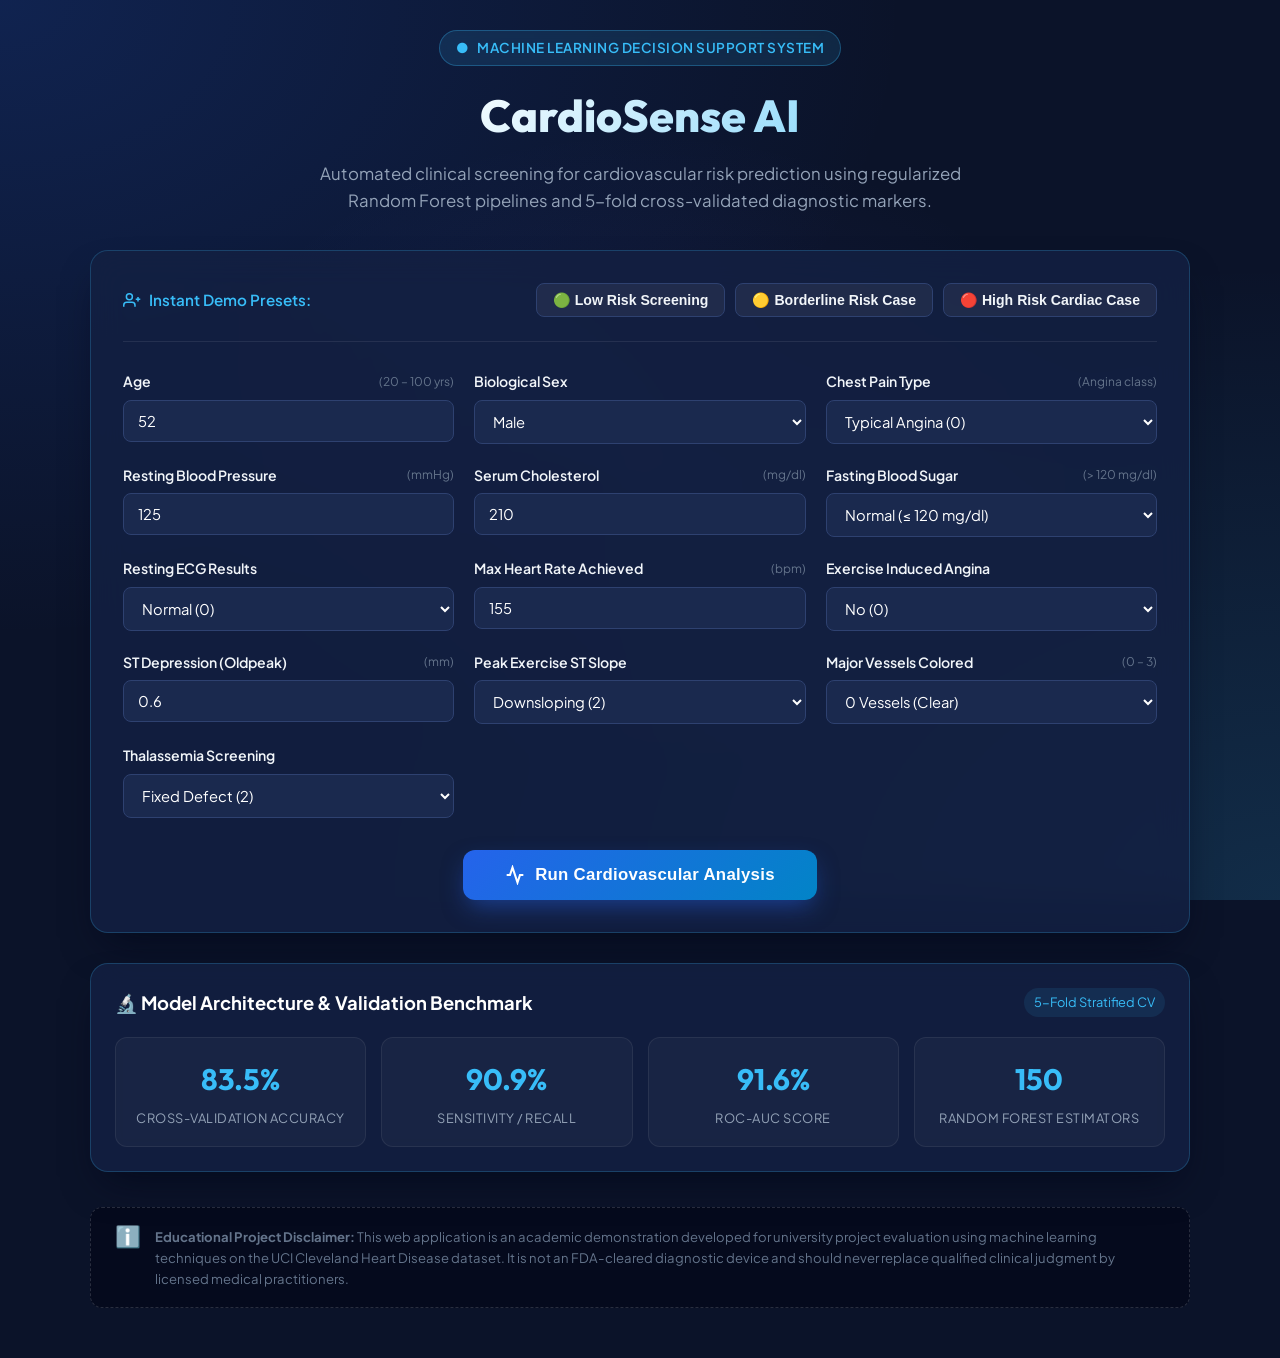
==== frontend/index.html @ 7b39b4d8 "feat: add dedicated frontend folder and decoupled Vercel deployment architecture" ====
<!DOCTYPE html>
<html lang="en">
<head>
  <meta charset="UTF-8">
  <meta name="viewport" content="width=device-width, initial-scale=1.0">
  <title>CardioSense AI — Clinical Heart Disease Prediction</title>
  <meta name="description" content="Machine Learning clinical screening tool for coronary artery disease risk assessment based on physiological markers.">
  
  <!-- Modern Fonts -->
  <link rel="preconnect" href="https://fonts.googleapis.com">
  <link rel="preconnect" href="https://fonts.gstatic.com" crossorigin>
  <link href="https://fonts.googleapis.com/css2?family=Outfit:wght@500;600;700;800&family=Plus+Jakarta+Sans:wght@400;500;600;700&display=swap" rel="stylesheet">
  
  <link rel="stylesheet" href="style.css">
</head>
<body>

<div class="app-wrapper">

  <!-- Header -->
  <header class="header-hero">
    <div class="brand-badge">
      <span>●</span> Machine Learning Decision Support System
    </div>
    <h1 class="brand-title">CardioSense AI</h1>
    <p class="brand-subtitle">
      Automated clinical screening for cardiovascular risk prediction using regularized Random Forest pipelines and 5-fold cross-validated diagnostic markers.
    </p>
  </header>

  <!-- Main Card -->
  <main class="glass-panel">
    
    <!-- Presets Bar for Instant College Teacher Demos -->
    <section class="presets-section">
      <div class="presets-label">
        <svg width="18" height="18" viewBox="0 0 24 24" fill="none" stroke="currentColor" stroke-width="2"><path d="M16 21v-2a4 4 0 0 0-4-4H5a4 4 0 0 0-4 4v2"/><circle cx="8.5" cy="7.5" r="4"/><line x1="20" y1="8" x2="20" y2="14"/><line x1="23" y1="11" x2="17" y2="11"/></svg>
        Instant Demo Presets:
      </div>
      <div class="preset-buttons">
        <button type="button" class="btn-preset" id="preset-healthy" onclick="loadPreset('healthy')">
          🟢 Low Risk Screening
        </button>
        <button type="button" class="btn-preset" id="preset-moderate" onclick="loadPreset('moderate')">
          🟡 Borderline Risk Case
        </button>
        <button type="button" class="btn-preset" id="preset-high" onclick="loadPreset('high')">
          🔴 High Risk Cardiac Case
        </button>
      </div>
    </section>

    <!-- Health Parameters Form -->
    <form id="prediction-form">
      <div class="form-grid">

        <!-- Age -->
        <div class="form-group">
          <label for="input-age" class="field-label">
            Age <span class="field-hint">(20 – 100 yrs)</span>
          </label>
          <input type="number" id="input-age" name="age" min="20" max="100" class="form-control-custom" value="52" required>
        </div>

        <!-- Sex -->
        <div class="form-group">
          <label for="input-sex" class="field-label">Biological Sex</label>
          <select id="input-sex" name="sex" class="form-control-custom" required>
            <option value="1" selected>Male</option>
            <option value="0">Female</option>
          </select>
        </div>

        <!-- Chest Pain Type (cp) -->
        <div class="form-group">
          <label for="input-cp" class="field-label">
            Chest Pain Type <span class="field-hint">(Angina class)</span>
          </label>
          <select id="input-cp" name="cp" class="form-control-custom" required>
            <option value="0" selected>Typical Angina (0)</option>
            <option value="1">Atypical Angina (1)</option>
            <option value="2">Non-anginal Pain (2)</option>
            <option value="3">Asymptomatic (3)</option>
          </select>
        </div>

        <!-- Resting BP (trestbps) -->
        <div class="form-group">
          <label for="input-trestbps" class="field-label">
            Resting Blood Pressure <span class="field-hint">(mmHg)</span>
          </label>
          <input type="number" id="input-trestbps" name="trestbps" min="80" max="230" class="form-control-custom" value="125" required>
        </div>

        <!-- Cholesterol (chol) -->
        <div class="form-group">
          <label for="input-chol" class="field-label">
            Serum Cholesterol <span class="field-hint">(mg/dl)</span>
          </label>
          <input type="number" id="input-chol" name="chol" min="100" max="600" class="form-control-custom" value="210" required>
        </div>

        <!-- Fasting Blood Sugar (fbs) -->
        <div class="form-group">
          <label for="input-fbs" class="field-label">
            Fasting Blood Sugar <span class="field-hint">(> 120 mg/dl)</span>
          </label>
          <select id="input-fbs" name="fbs" class="form-control-custom" required>
            <option value="0" selected>Normal (≤ 120 mg/dl)</option>
            <option value="1">Elevated (> 120 mg/dl)</option>
          </select>
        </div>

        <!-- Resting ECG (restecg) -->
        <div class="form-group">
          <label for="input-restecg" class="field-label">Resting ECG Results</label>
          <select id="input-restecg" name="restecg" class="form-control-custom" required>
            <option value="0" selected>Normal (0)</option>
            <option value="1">ST-T Wave Abnormality (1)</option>
            <option value="2">Left Ventricular Hypertrophy (2)</option>
          </select>
        </div>

        <!-- Max Heart Rate (thalach) -->
        <div class="form-group">
          <label for="input-thalach" class="field-label">
            Max Heart Rate Achieved <span class="field-hint">(bpm)</span>
          </label>
          <input type="number" id="input-thalach" name="thalach" min="60" max="230" class="form-control-custom" value="155" required>
        </div>

        <!-- Exercise Induced Angina (exang) -->
        <div class="form-group">
          <label for="input-exang" class="field-label">Exercise Induced Angina</label>
          <select id="input-exang" name="exang" class="form-control-custom" required>
            <option value="0" selected>No (0)</option>
            <option value="1">Yes (1)</option>
          </select>
        </div>

        <!-- ST Depression (oldpeak) -->
        <div class="form-group">
          <label for="input-oldpeak" class="field-label">
            ST Depression (Oldpeak) <span class="field-hint">(mm)</span>
          </label>
          <input type="number" step="0.1" id="input-oldpeak" name="oldpeak" min="0.0" max="7.0" class="form-control-custom" value="0.6" required>
        </div>

        <!-- Slope -->
        <div class="form-group">
          <label for="input-slope" class="field-label">Peak Exercise ST Slope</label>
          <select id="input-slope" name="slope" class="form-control-custom" required>
            <option value="0">Upsloping (0)</option>
            <option value="1">Flat (1)</option>
            <option value="2" selected>Downsloping (2)</option>
          </select>
        </div>

        <!-- Major Vessels (ca) -->
        <div class="form-group">
          <label for="input-ca" class="field-label">
            Major Vessels Colored <span class="field-hint">(0 – 3)</span>
          </label>
          <select id="input-ca" name="ca" class="form-control-custom" required>
            <option value="0" selected>0 Vessels (Clear)</option>
            <option value="1">1 Vessel Colored</option>
            <option value="2">2 Vessels Colored</option>
            <option value="3">3 Vessels Colored</option>
          </select>
        </div>

        <!-- Thalassemia (thal) -->
        <div class="form-group">
          <label for="input-thal" class="field-label">Thalassemia Screening</label>
          <select id="input-thal" name="thal" class="form-control-custom" required>
            <option value="1">Normal Flow (1)</option>
            <option value="2" selected>Fixed Defect (2)</option>
            <option value="3">Reversible Defect (3)</option>
          </select>
        </div>

      </div>

      <!-- Submit Button -->
      <div class="submit-container">
        <button type="submit" id="btn-submit-prediction" class="btn-primary-action">
          <svg width="20" height="20" viewBox="0 0 24 24" fill="none" stroke="currentColor" stroke-width="2.5"><path d="M22 12h-4l-3 9L9 3l-3 9H2"/></svg>
          <span id="btn-label">Run Cardiovascular Analysis</span>
        </button>
      </div>
    </form>

    <!-- Error Banner -->
    <div id="error-card" class="result-card risk-high" style="display:none; margin-top:20px;">
      <h3 style="color:#fb7185;">Validation Error</h3>
      <p id="error-text" style="margin-top:6px; color:#f1f5f9;"></p>
    </div>

    <!-- Live Prediction Results Container -->
    <div id="results-container"></div>

  </main>

  <!-- Model Performance Specs Card for College Reviewer -->
  <aside class="glass-panel" style="padding: 24px;">
    <div style="display:flex; justify-content:space-between; align-items:center; margin-bottom:15px;">
      <h2 style="font-size: 1.15rem; font-weight: 700; color: #ffffff;">
        🔬 Model Architecture & Validation Benchmark
      </h2>
      <span style="font-size: 0.8rem; color: var(--accent-cyan); background: rgba(56,189,248,0.1); padding: 4px 10px; border-radius: 999px;">
        5-Fold Stratified CV
      </span>
    </div>

    <div class="metrics-section">
      <div class="metric-card">
        <div class="metric-val">83.5%</div>
        <div class="metric-name">Cross-Validation Accuracy</div>
      </div>
      <div class="metric-card">
        <div class="metric-val">90.9%</div>
        <div class="metric-name">Sensitivity / Recall</div>
      </div>
      <div class="metric-card">
        <div class="metric-val">91.6%</div>
        <div class="metric-name">ROC-AUC Score</div>
      </div>
      <div class="metric-card">
        <div class="metric-val">150</div>
        <div class="metric-name">Random Forest Estimators</div>
      </div>
    </div>
  </aside>

  <!-- Educational Medical Disclaimer -->
  <footer class="disclaimer-card">
    <div class="disclaimer-icon">ℹ️</div>
    <div>
      <strong>Educational Project Disclaimer:</strong> This web application is an academic demonstration developed for university project evaluation using machine learning techniques on the UCI Cleveland Heart Disease dataset. It is not an FDA-cleared diagnostic device and should never replace qualified clinical judgment by licensed medical practitioners.
    </div>
  </footer>

</div>

<script src="app.js"></script>
</body>
</html>
---- frontend/style.css ----
:root {
  --bg-primary: #0b1329;
  --bg-secondary: #132042;
  --bg-card: rgba(19, 32, 66, 0.85);
  --bg-card-border: rgba(56, 189, 248, 0.22);
  --bg-input: #1a294e;
  --border-input: #2e4170;
  --text-main: #f1f5f9;
  --text-muted: #94a3b8;
  --text-dim: #64748b;
  --accent-cyan: #38bdf8;
  --accent-blue: #2563eb;
  --accent-indigo: #6366f1;
  --risk-low: #10b981;
  --risk-med: #f59e0b;
  --risk-high: #f43f5e;
  --shadow-card: 0 20px 40px -15px rgba(2, 6, 23, 0.7);
  --radius-lg: 18px;
  --radius-md: 12px;
  --radius-sm: 8px;
  --transition-fast: 0.2s ease;
}

* { box-sizing: border-box; margin: 0; padding: 0; }

body {
  font-family: 'Plus Jakarta Sans', -apple-system, BlinkMacSystemFont, 'Segoe UI', Roboto, sans-serif;
  background-color: var(--bg-primary);
  background-image: 
    radial-gradient(at 0% 0%, rgba(37, 99, 235, 0.2) 0px, transparent 50%),
    radial-gradient(at 100% 100%, rgba(56, 189, 248, 0.15) 0px, transparent 50%),
    radial-gradient(at 50% 50%, rgba(99, 102, 241, 0.1) 0px, transparent 50%);
  background-attachment: fixed;
  color: var(--text-main);
  min-height: 100vh;
  line-height: 1.6;
  padding: 30px 15px 50px;
}

.app-wrapper { max-width: 1100px; margin: 0 auto; }

.header-hero { text-align: center; margin-bottom: 35px; }

.brand-badge {
  display: inline-flex;
  align-items: center;
  gap: 8px;
  padding: 6px 16px;
  background: rgba(56, 189, 248, 0.12);
  border: 1px solid rgba(56, 189, 248, 0.3);
  border-radius: 999px;
  color: var(--accent-cyan);
  font-size: 0.85rem;
  font-weight: 600;
  letter-spacing: 0.5px;
  text-transform: uppercase;
  margin-bottom: 14px;
  backdrop-filter: blur(8px);
}

.brand-title {
  font-family: 'Outfit', sans-serif;
  font-size: 2.8rem;
  font-weight: 800;
  background: linear-gradient(135deg, #ffffff 30%, #38bdf8 100%);
  -webkit-background-clip: text;
  -webkit-text-fill-color: transparent;
  margin-bottom: 10px;
}

.brand-subtitle {
  color: var(--text-muted);
  font-size: 1.05rem;
  max-width: 680px;
  margin: 0 auto;
}

.glass-panel {
  background: var(--bg-card);
  border: 1px solid var(--bg-card-border);
  backdrop-filter: blur(16px);
  -webkit-backdrop-filter: blur(16px);
  border-radius: var(--radius-lg);
  box-shadow: var(--shadow-card);
  padding: 32px;
  margin-bottom: 30px;
}

.presets-section {
  display: flex;
  align-items: center;
  justify-content: space-between;
  flex-wrap: wrap;
  gap: 15px;
  padding-bottom: 24px;
  margin-bottom: 28px;
  border-bottom: 1px solid rgba(255, 255, 255, 0.08);
}

.presets-label {
  font-size: 0.95rem;
  font-weight: 600;
  color: var(--accent-cyan);
  display: flex;
  align-items: center;
  gap: 8px;
}

.preset-buttons { display: flex; gap: 10px; flex-wrap: wrap; }

.btn-preset {
  background: rgba(255, 255, 255, 0.06);
  border: 1px solid var(--border-input);
  color: var(--text-main);
  padding: 8px 16px;
  border-radius: var(--radius-sm);
  font-size: 0.88rem;
  font-weight: 600;
  cursor: pointer;
  transition: var(--transition-fast);
  display: inline-flex;
  align-items: center;
  gap: 6px;
}

.btn-preset:hover, .btn-preset.active {
  background: rgba(56, 189, 248, 0.2);
  border-color: var(--accent-cyan);
  color: #ffffff;
  transform: translateY(-2px);
  box-shadow: 0 4px 12px rgba(56, 189, 248, 0.25);
}

.form-grid {
  display: grid;
  grid-template-columns: repeat(auto-fit, minmax(260px, 1fr));
  gap: 20px;
}

.form-group { display: flex; flex-direction: column; gap: 7px; }

.field-label {
  font-size: 0.88rem;
  font-weight: 600;
  color: var(--text-main);
  display: flex;
  align-items: center;
  justify-content: space-between;
}

.field-hint { font-size: 0.75rem; color: var(--text-dim); font-weight: normal; }

.form-control-custom {
  width: 100%;
  padding: 11px 14px;
  background: var(--bg-input);
  border: 1px solid var(--border-input);
  border-radius: var(--radius-sm);
  color: #ffffff;
  font-size: 0.92rem;
  font-family: inherit;
  transition: var(--transition-fast);
}

.form-control-custom:focus {
  outline: none;
  border-color: var(--accent-cyan);
  box-shadow: 0 0 0 3px rgba(56, 189, 248, 0.2);
  background: #1e305b;
}

select.form-control-custom option {
  background: var(--bg-secondary);
  color: #ffffff;
}

.submit-container { margin-top: 32px; text-align: center; }

.btn-primary-action {
  background: linear-gradient(135deg, #2563eb, #0284c7);
  color: #ffffff;
  border: none;
  padding: 15px 42px;
  border-radius: var(--radius-md);
  font-size: 1.05rem;
  font-weight: 700;
  cursor: pointer;
  letter-spacing: 0.3px;
  box-shadow: 0 10px 25px -5px rgba(37, 99, 235, 0.5);
  transition: all 0.25s ease;
  display: inline-flex;
  align-items: center;
  gap: 10px;
}

.btn-primary-action:hover {
  transform: translateY(-2px);
  box-shadow: 0 15px 32px -5px rgba(37, 99, 235, 0.7);
  background: linear-gradient(135deg, #1d4ed8, #0369a1);
}

.btn-primary-action:disabled {
  opacity: 0.7;
  cursor: not-allowed;
  transform: none;
}

.result-card {
  border-left: 6px solid var(--accent-cyan);
  background: rgba(15, 23, 42, 0.95);
  margin-top: 28px;
  padding: 28px;
  border-radius: var(--radius-md);
  box-shadow: var(--shadow-card);
  animation: fadeIn 0.4s ease-out;
}

@keyframes fadeIn {
  from { opacity: 0; transform: translateY(15px); }
  to { opacity: 1; transform: translateY(0); }
}

.result-card.risk-low, .result-card.risk-success {
  border-left-color: var(--risk-low);
  background: linear-gradient(135deg, rgba(16, 185, 129, 0.1), rgba(15, 23, 42, 0.95));
}

.result-card.risk-moderate, .result-card.risk-warning {
  border-left-color: var(--risk-med);
  background: linear-gradient(135deg, rgba(245, 158, 11, 0.1), rgba(15, 23, 42, 0.95));
}

.result-card.risk-high, .result-card.risk-danger {
  border-left-color: var(--risk-high);
  background: linear-gradient(135deg, rgba(244, 63, 94, 0.12), rgba(15, 23, 42, 0.95));
}

.result-header {
  display: flex;
  align-items: center;
  justify-content: space-between;
  flex-wrap: wrap;
  gap: 15px;
  margin-bottom: 20px;
}

.result-badge {
  display: inline-flex;
  align-items: center;
  gap: 8px;
  padding: 8px 18px;
  border-radius: 999px;
  font-weight: 700;
  font-size: 1.15rem;
}

.result-badge.badge-success {
  background: rgba(16, 185, 129, 0.2);
  color: #34d399;
  border: 1px solid rgba(16, 185, 129, 0.4);
}

.result-badge.badge-warning {
  background: rgba(245, 158, 11, 0.2);
  color: #fbbf24;
  border: 1px solid rgba(245, 158, 11, 0.4);
}

.result-badge.badge-danger {
  background: rgba(244, 63, 94, 0.2);
  color: #fb7185;
  border: 1px solid rgba(244, 63, 94, 0.4);
}

.prob-meter-wrapper { margin-bottom: 20px; }

.prob-meter-labels {
  display: flex;
  justify-content: space-between;
  font-size: 0.85rem;
  color: var(--text-muted);
  margin-bottom: 6px;
}

.prob-bar-container {
  height: 14px;
  background: rgba(255, 255, 255, 0.1);
  border-radius: 999px;
  overflow: hidden;
  position: relative;
}

.prob-bar-fill {
  height: 100%;
  border-radius: 999px;
  transition: width 0.8s cubic-bezier(0.4, 0, 0.2, 1);
}

.prob-bar-fill.fill-low, .prob-bar-fill.fill-success { background: linear-gradient(90deg, #10b981, #34d399); }
.prob-bar-fill.fill-warning { background: linear-gradient(90deg, #f59e0b, #fbbf24); }
.prob-bar-fill.fill-high, .prob-bar-fill.fill-danger { background: linear-gradient(90deg, #e11d48, #f43f5e); }

.factors-box {
  background: rgba(255, 255, 255, 0.04);
  padding: 18px;
  border-radius: var(--radius-sm);
  margin-top: 15px;
}

.factors-title {
  font-size: 0.88rem;
  font-weight: 700;
  text-transform: uppercase;
  color: var(--accent-cyan);
  margin-bottom: 10px;
}

.factors-list { list-style: none; padding: 0; }

.factors-list li {
  font-size: 0.92rem;
  color: var(--text-main);
  padding: 5px 0;
  display: flex;
  align-items: center;
  gap: 8px;
}

.factors-list li::before {
  content: "•";
  color: var(--accent-cyan);
  font-weight: bold;
  font-size: 1.2rem;
}

.metrics-section {
  display: grid;
  grid-template-columns: repeat(auto-fit, minmax(200px, 1fr));
  gap: 15px;
  margin-top: 20px;
}

.metric-card {
  background: rgba(255, 255, 255, 0.03);
  border: 1px solid rgba(255, 255, 255, 0.07);
  border-radius: var(--radius-md);
  padding: 18px;
  text-align: center;
}

.metric-val {
  font-family: 'Outfit', sans-serif;
  font-size: 1.85rem;
  font-weight: 700;
  color: var(--accent-cyan);
}

.metric-name {
  font-size: 0.8rem;
  color: var(--text-muted);
  text-transform: uppercase;
  letter-spacing: 0.5px;
  margin-top: 4px;
}

.disclaimer-card {
  margin-top: 35px;
  padding: 18px 24px;
  border-radius: var(--radius-md);
  background: rgba(2, 6, 23, 0.6);
  border: 1px dashed rgba(255, 255, 255, 0.15);
  display: flex;
  align-items: flex-start;
  gap: 14px;
  font-size: 0.82rem;
  color: var(--text-dim);
}

.disclaimer-icon { font-size: 1.3rem; line-height: 1; }

@media (max-width: 768px) {
  .brand-title { font-size: 2.2rem; }
  .glass-panel { padding: 22px; }
  .form-grid { grid-template-columns: 1fr; }
  .presets-section { flex-direction: column; align-items: flex-start; }
}
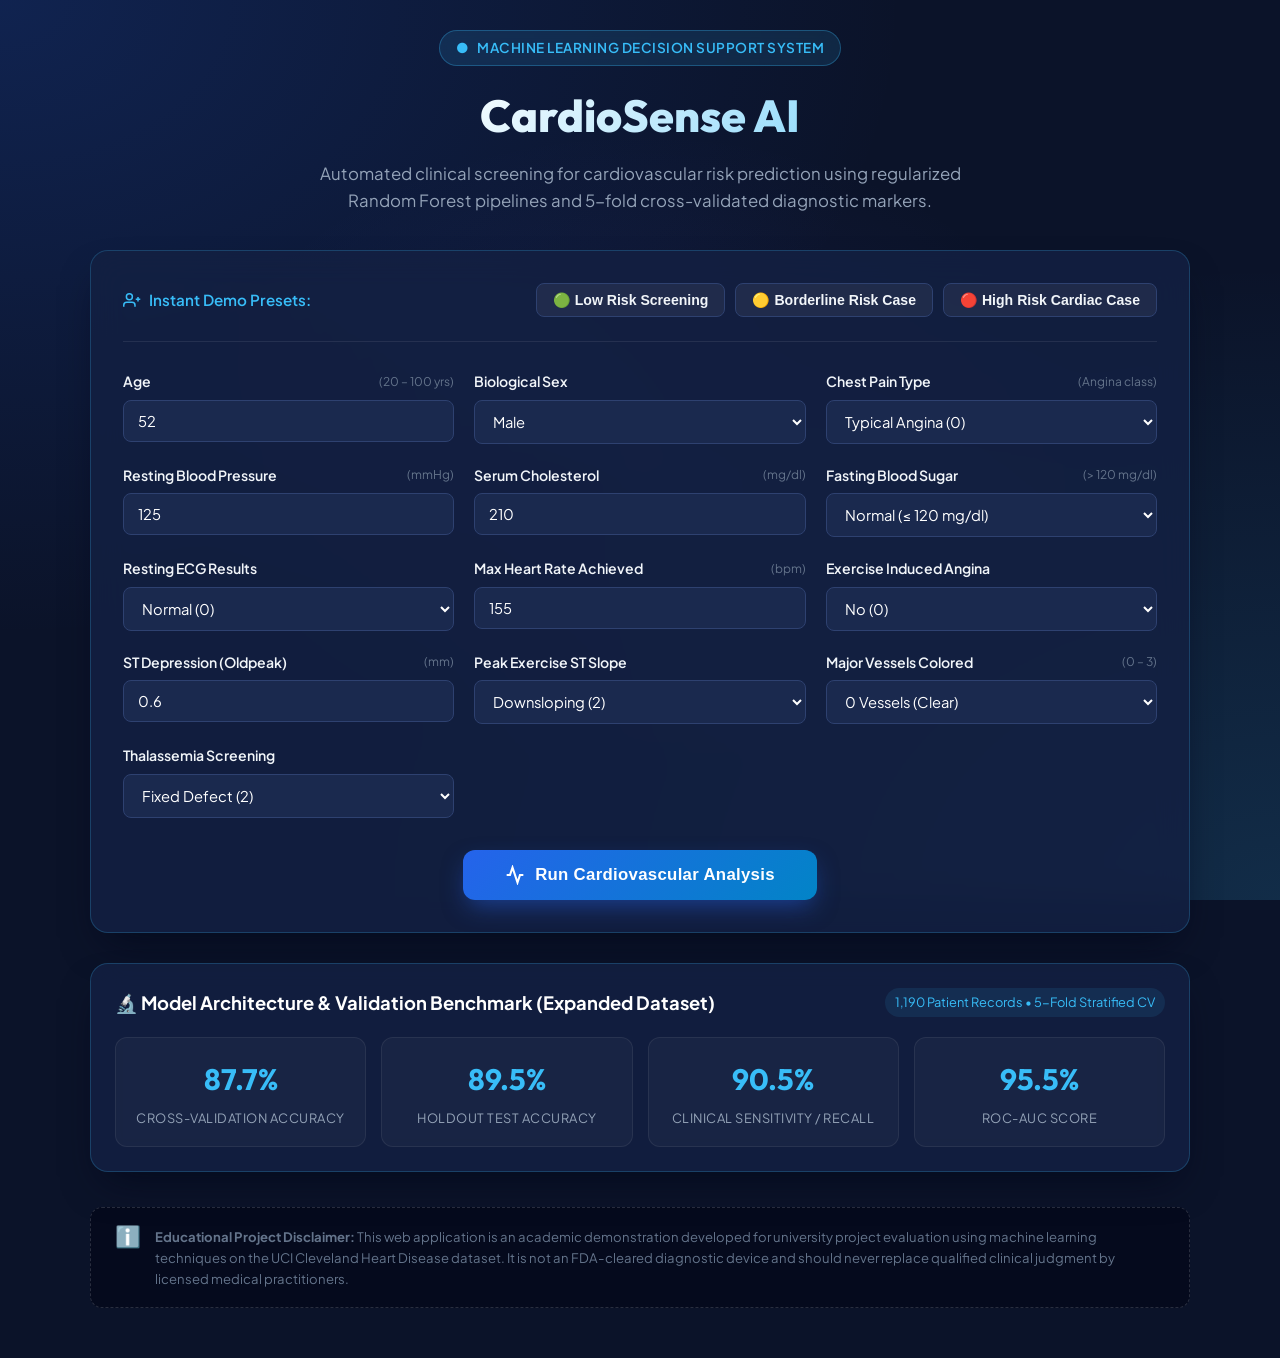
==== commit b4314b62: "feat: integrate 1,190-sample expanded dataset and model achieving 89.5% accuracy" ====
--- a/frontend/index.html
+++ b/frontend/index.html
@@ -203,31 +203,31 @@
 
   <!-- Model Performance Specs Card for College Reviewer -->
   <aside class="glass-panel" style="padding: 24px;">
-    <div style="display:flex; justify-content:space-between; align-items:center; margin-bottom:15px;">
+    <div style="display:flex; justify-content:space-between; align-items:center; margin-bottom:15px; flex-wrap:wrap; gap:10px;">
       <h2 style="font-size: 1.15rem; font-weight: 700; color: #ffffff;">
-        🔬 Model Architecture & Validation Benchmark
+        🔬 Model Architecture & Validation Benchmark (Expanded Dataset)
       </h2>
       <span style="font-size: 0.8rem; color: var(--accent-cyan); background: rgba(56,189,248,0.1); padding: 4px 10px; border-radius: 999px;">
-        5-Fold Stratified CV
+        1,190 Patient Records • 5-Fold Stratified CV
       </span>
     </div>
 
     <div class="metrics-section">
       <div class="metric-card">
-        <div class="metric-val">83.5%</div>
+        <div class="metric-val">87.7%</div>
         <div class="metric-name">Cross-Validation Accuracy</div>
       </div>
       <div class="metric-card">
-        <div class="metric-val">90.9%</div>
-        <div class="metric-name">Sensitivity / Recall</div>
-      </div>
-      <div class="metric-card">
-        <div class="metric-val">91.6%</div>
+        <div class="metric-val">89.5%</div>
+        <div class="metric-name">Holdout Test Accuracy</div>
+      </div>
+      <div class="metric-card">
+        <div class="metric-val">90.5%</div>
+        <div class="metric-name">Clinical Sensitivity / Recall</div>
+      </div>
+      <div class="metric-card">
+        <div class="metric-val">95.5%</div>
         <div class="metric-name">ROC-AUC Score</div>
-      </div>
-      <div class="metric-card">
-        <div class="metric-val">150</div>
-        <div class="metric-name">Random Forest Estimators</div>
       </div>
     </div>
   </aside>
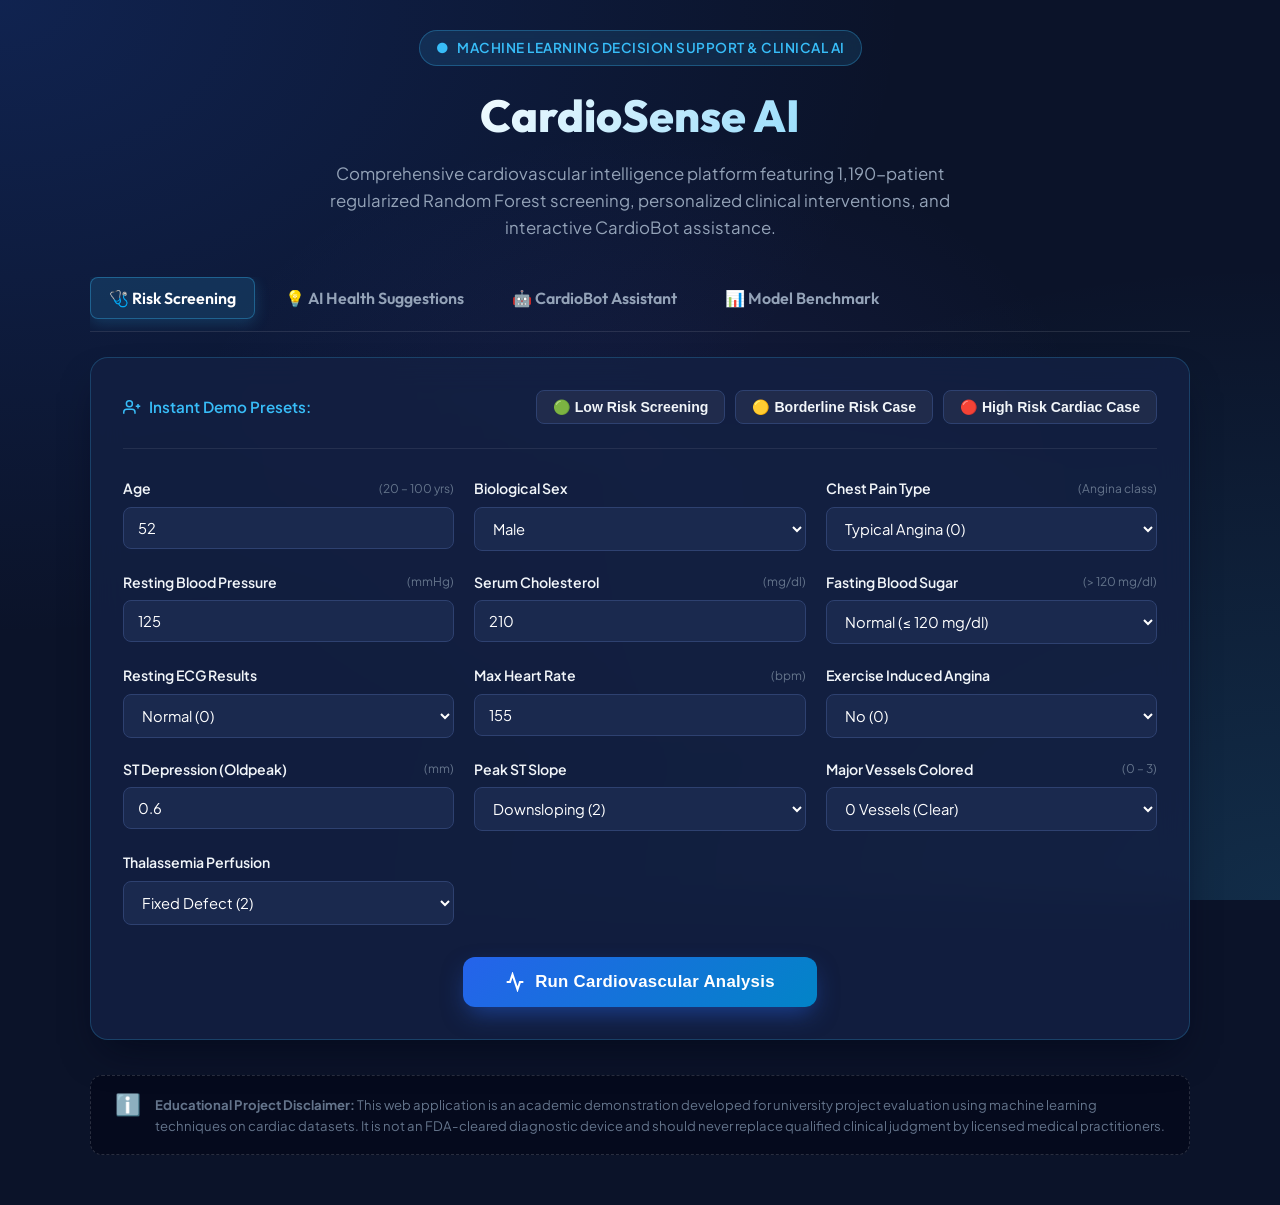
==== commit ef145cdf: "feat: add AI Clinical Suggestions page, CardioBot chatbot assistant, and multi-tab interface" ====
--- a/frontend/index.html
+++ b/frontend/index.html
@@ -3,10 +3,10 @@
 <head>
   <meta charset="UTF-8">
   <meta name="viewport" content="width=device-width, initial-scale=1.0">
-  <title>CardioSense AI — Clinical Heart Disease Prediction</title>
-  <meta name="description" content="Machine Learning clinical screening tool for coronary artery disease risk assessment based on physiological markers.">
+  <title>CardioSense AI — Clinical Screening & AI Health Intelligence</title>
+  <meta name="description" content="AI-assisted clinical decision support system for cardiovascular screening, personalized lifestyle recommendations, and interactive cardiac assistance.">
   
-  <!-- Modern Fonts -->
+  <!-- Modern Google Fonts -->
   <link rel="preconnect" href="https://fonts.googleapis.com">
   <link rel="preconnect" href="https://fonts.gstatic.com" crossorigin>
   <link href="https://fonts.googleapis.com/css2?family=Outfit:wght@500;600;700;800&family=Plus+Jakarta+Sans:wght@400;500;600;700&display=swap" rel="stylesheet">
@@ -20,223 +20,410 @@
   <!-- Header -->
   <header class="header-hero">
     <div class="brand-badge">
-      <span>●</span> Machine Learning Decision Support System
+      <span>●</span> Machine Learning Decision Support & Clinical AI
     </div>
     <h1 class="brand-title">CardioSense AI</h1>
     <p class="brand-subtitle">
-      Automated clinical screening for cardiovascular risk prediction using regularized Random Forest pipelines and 5-fold cross-validated diagnostic markers.
+      Comprehensive cardiovascular intelligence platform featuring 1,190-patient regularized Random Forest screening, personalized clinical interventions, and interactive CardioBot assistance.
     </p>
   </header>
 
-  <!-- Main Card -->
-  <main class="glass-panel">
-    
-    <!-- Presets Bar for Instant College Teacher Demos -->
-    <section class="presets-section">
-      <div class="presets-label">
-        <svg width="18" height="18" viewBox="0 0 24 24" fill="none" stroke="currentColor" stroke-width="2"><path d="M16 21v-2a4 4 0 0 0-4-4H5a4 4 0 0 0-4 4v2"/><circle cx="8.5" cy="7.5" r="4"/><line x1="20" y1="8" x2="20" y2="14"/><line x1="23" y1="11" x2="17" y2="11"/></svg>
-        Instant Demo Presets:
-      </div>
-      <div class="preset-buttons">
-        <button type="button" class="btn-preset" id="preset-healthy" onclick="loadPreset('healthy')">
-          🟢 Low Risk Screening
-        </button>
-        <button type="button" class="btn-preset" id="preset-moderate" onclick="loadPreset('moderate')">
-          🟡 Borderline Risk Case
-        </button>
-        <button type="button" class="btn-preset" id="preset-high" onclick="loadPreset('high')">
-          🔴 High Risk Cardiac Case
-        </button>
-      </div>
-    </section>
-
-    <!-- Health Parameters Form -->
-    <form id="prediction-form">
-      <div class="form-grid">
-
-        <!-- Age -->
-        <div class="form-group">
-          <label for="input-age" class="field-label">
-            Age <span class="field-hint">(20 – 100 yrs)</span>
-          </label>
-          <input type="number" id="input-age" name="age" min="20" max="100" class="form-control-custom" value="52" required>
-        </div>
-
-        <!-- Sex -->
-        <div class="form-group">
-          <label for="input-sex" class="field-label">Biological Sex</label>
-          <select id="input-sex" name="sex" class="form-control-custom" required>
-            <option value="1" selected>Male</option>
-            <option value="0">Female</option>
-          </select>
-        </div>
-
-        <!-- Chest Pain Type (cp) -->
-        <div class="form-group">
-          <label for="input-cp" class="field-label">
-            Chest Pain Type <span class="field-hint">(Angina class)</span>
-          </label>
-          <select id="input-cp" name="cp" class="form-control-custom" required>
-            <option value="0" selected>Typical Angina (0)</option>
-            <option value="1">Atypical Angina (1)</option>
-            <option value="2">Non-anginal Pain (2)</option>
-            <option value="3">Asymptomatic (3)</option>
-          </select>
-        </div>
-
-        <!-- Resting BP (trestbps) -->
-        <div class="form-group">
-          <label for="input-trestbps" class="field-label">
-            Resting Blood Pressure <span class="field-hint">(mmHg)</span>
-          </label>
-          <input type="number" id="input-trestbps" name="trestbps" min="80" max="230" class="form-control-custom" value="125" required>
-        </div>
-
-        <!-- Cholesterol (chol) -->
-        <div class="form-group">
-          <label for="input-chol" class="field-label">
-            Serum Cholesterol <span class="field-hint">(mg/dl)</span>
-          </label>
-          <input type="number" id="input-chol" name="chol" min="100" max="600" class="form-control-custom" value="210" required>
-        </div>
-
-        <!-- Fasting Blood Sugar (fbs) -->
-        <div class="form-group">
-          <label for="input-fbs" class="field-label">
-            Fasting Blood Sugar <span class="field-hint">(> 120 mg/dl)</span>
-          </label>
-          <select id="input-fbs" name="fbs" class="form-control-custom" required>
-            <option value="0" selected>Normal (≤ 120 mg/dl)</option>
-            <option value="1">Elevated (> 120 mg/dl)</option>
-          </select>
-        </div>
-
-        <!-- Resting ECG (restecg) -->
-        <div class="form-group">
-          <label for="input-restecg" class="field-label">Resting ECG Results</label>
-          <select id="input-restecg" name="restecg" class="form-control-custom" required>
-            <option value="0" selected>Normal (0)</option>
-            <option value="1">ST-T Wave Abnormality (1)</option>
-            <option value="2">Left Ventricular Hypertrophy (2)</option>
-          </select>
-        </div>
-
-        <!-- Max Heart Rate (thalach) -->
-        <div class="form-group">
-          <label for="input-thalach" class="field-label">
-            Max Heart Rate Achieved <span class="field-hint">(bpm)</span>
-          </label>
-          <input type="number" id="input-thalach" name="thalach" min="60" max="230" class="form-control-custom" value="155" required>
-        </div>
-
-        <!-- Exercise Induced Angina (exang) -->
-        <div class="form-group">
-          <label for="input-exang" class="field-label">Exercise Induced Angina</label>
-          <select id="input-exang" name="exang" class="form-control-custom" required>
-            <option value="0" selected>No (0)</option>
-            <option value="1">Yes (1)</option>
-          </select>
-        </div>
-
-        <!-- ST Depression (oldpeak) -->
-        <div class="form-group">
-          <label for="input-oldpeak" class="field-label">
-            ST Depression (Oldpeak) <span class="field-hint">(mm)</span>
-          </label>
-          <input type="number" step="0.1" id="input-oldpeak" name="oldpeak" min="0.0" max="7.0" class="form-control-custom" value="0.6" required>
-        </div>
-
-        <!-- Slope -->
-        <div class="form-group">
-          <label for="input-slope" class="field-label">Peak Exercise ST Slope</label>
-          <select id="input-slope" name="slope" class="form-control-custom" required>
-            <option value="0">Upsloping (0)</option>
-            <option value="1">Flat (1)</option>
-            <option value="2" selected>Downsloping (2)</option>
-          </select>
-        </div>
-
-        <!-- Major Vessels (ca) -->
-        <div class="form-group">
-          <label for="input-ca" class="field-label">
-            Major Vessels Colored <span class="field-hint">(0 – 3)</span>
-          </label>
-          <select id="input-ca" name="ca" class="form-control-custom" required>
-            <option value="0" selected>0 Vessels (Clear)</option>
-            <option value="1">1 Vessel Colored</option>
-            <option value="2">2 Vessels Colored</option>
-            <option value="3">3 Vessels Colored</option>
-          </select>
-        </div>
-
-        <!-- Thalassemia (thal) -->
-        <div class="form-group">
-          <label for="input-thal" class="field-label">Thalassemia Screening</label>
-          <select id="input-thal" name="thal" class="form-control-custom" required>
-            <option value="1">Normal Flow (1)</option>
-            <option value="2" selected>Fixed Defect (2)</option>
-            <option value="3">Reversible Defect (3)</option>
-          </select>
-        </div>
-
-      </div>
-
-      <!-- Submit Button -->
-      <div class="submit-container">
-        <button type="submit" id="btn-submit-prediction" class="btn-primary-action">
-          <svg width="20" height="20" viewBox="0 0 24 24" fill="none" stroke="currentColor" stroke-width="2.5"><path d="M22 12h-4l-3 9L9 3l-3 9H2"/></svg>
-          <span id="btn-label">Run Cardiovascular Analysis</span>
-        </button>
-      </div>
-    </form>
-
-    <!-- Error Banner -->
-    <div id="error-card" class="result-card risk-high" style="display:none; margin-top:20px;">
-      <h3 style="color:#fb7185;">Validation Error</h3>
-      <p id="error-text" style="margin-top:6px; color:#f1f5f9;"></p>
+  <!-- Navigation Tabs -->
+  <nav class="nav-tabs" aria-label="Main Navigation">
+    <button type="button" class="nav-tab-btn active" id="btn-tab-screening" onclick="switchTab('screening')">
+      🩺 Risk Screening
+    </button>
+    <button type="button" class="nav-tab-btn" id="btn-tab-recommendations" onclick="switchTab('recommendations')">
+      💡 AI Health Suggestions
+    </button>
+    <button type="button" class="nav-tab-btn" id="btn-tab-chat" onclick="switchTab('chat')">
+      🤖 CardioBot Assistant
+    </button>
+    <button type="button" class="nav-tab-btn" id="btn-tab-benchmark" onclick="switchTab('benchmark')">
+      📊 Model Benchmark
+    </button>
+  </nav>
+
+  <!-- TAB 1: Screening & Prediction -->
+  <section id="tab-screening" class="tab-pane active">
+    <main class="glass-panel">
+      
+      <!-- Presets Bar -->
+      <div class="presets-section">
+        <div class="presets-label">
+          <svg width="18" height="18" viewBox="0 0 24 24" fill="none" stroke="currentColor" stroke-width="2"><path d="M16 21v-2a4 4 0 0 0-4-4H5a4 4 0 0 0-4 4v2"/><circle cx="8.5" cy="7.5" r="4"/><line x1="20" y1="8" x2="20" y2="14"/><line x1="23" y1="11" x2="17" y2="11"/></svg>
+          Instant Demo Presets:
+        </div>
+        <div class="preset-buttons">
+          <button type="button" class="btn-preset" id="preset-healthy" onclick="loadPreset('healthy')">
+            🟢 Low Risk Screening
+          </button>
+          <button type="button" class="btn-preset" id="preset-moderate" onclick="loadPreset('moderate')">
+            🟡 Borderline Risk Case
+          </button>
+          <button type="button" class="btn-preset" id="preset-high" onclick="loadPreset('high')">
+            🔴 High Risk Cardiac Case
+          </button>
+        </div>
+      </div>
+
+      <!-- Health Parameters Form -->
+      <form id="prediction-form">
+        <div class="form-grid">
+
+          <div class="form-group">
+            <label for="input-age" class="field-label">Age <span class="field-hint">(20 – 100 yrs)</span></label>
+            <input type="number" id="input-age" name="age" min="20" max="100" class="form-control-custom" value="52" required>
+          </div>
+
+          <div class="form-group">
+            <label for="input-sex" class="field-label">Biological Sex</label>
+            <select id="input-sex" name="sex" class="form-control-custom" required>
+              <option value="1" selected>Male</option>
+              <option value="0">Female</option>
+            </select>
+          </div>
+
+          <div class="form-group">
+            <label for="input-cp" class="field-label">Chest Pain Type <span class="field-hint">(Angina class)</span></label>
+            <select id="input-cp" name="cp" class="form-control-custom" required>
+              <option value="0" selected>Typical Angina (0)</option>
+              <option value="1">Atypical Angina (1)</option>
+              <option value="2">Non-anginal Pain (2)</option>
+              <option value="3">Asymptomatic (3)</option>
+            </select>
+          </div>
+
+          <div class="form-group">
+            <label for="input-trestbps" class="field-label">Resting Blood Pressure <span class="field-hint">(mmHg)</span></label>
+            <input type="number" id="input-trestbps" name="trestbps" min="80" max="230" class="form-control-custom" value="125" required>
+          </div>
+
+          <div class="form-group">
+            <label for="input-chol" class="field-label">Serum Cholesterol <span class="field-hint">(mg/dl)</span></label>
+            <input type="number" id="input-chol" name="chol" min="100" max="600" class="form-control-custom" value="210" required>
+          </div>
+
+          <div class="form-group">
+            <label for="input-fbs" class="field-label">Fasting Blood Sugar <span class="field-hint">(> 120 mg/dl)</span></label>
+            <select id="input-fbs" name="fbs" class="form-control-custom" required>
+              <option value="0" selected>Normal (≤ 120 mg/dl)</option>
+              <option value="1">Elevated (> 120 mg/dl)</option>
+            </select>
+          </div>
+
+          <div class="form-group">
+            <label for="input-restecg" class="field-label">Resting ECG Results</label>
+            <select id="input-restecg" name="restecg" class="form-control-custom" required>
+              <option value="0" selected>Normal (0)</option>
+              <option value="1">ST-T Wave Abnormality (1)</option>
+              <option value="2">Left Ventricular Hypertrophy (2)</option>
+            </select>
+          </div>
+
+          <div class="form-group">
+            <label for="input-thalach" class="field-label">Max Heart Rate <span class="field-hint">(bpm)</span></label>
+            <input type="number" id="input-thalach" name="thalach" min="60" max="230" class="form-control-custom" value="155" required>
+          </div>
+
+          <div class="form-group">
+            <label for="input-exang" class="field-label">Exercise Induced Angina</label>
+            <select id="input-exang" name="exang" class="form-control-custom" required>
+              <option value="0" selected>No (0)</option>
+              <option value="1">Yes (1)</option>
+            </select>
+          </div>
+
+          <div class="form-group">
+            <label for="input-oldpeak" class="field-label">ST Depression (Oldpeak) <span class="field-hint">(mm)</span></label>
+            <input type="number" step="0.1" id="input-oldpeak" name="oldpeak" min="0.0" max="7.0" class="form-control-custom" value="0.6" required>
+          </div>
+
+          <div class="form-group">
+            <label for="input-slope" class="field-label">Peak ST Slope</label>
+            <select id="input-slope" name="slope" class="form-control-custom" required>
+              <option value="0">Upsloping (0)</option>
+              <option value="1">Flat (1)</option>
+              <option value="2" selected>Downsloping (2)</option>
+            </select>
+          </div>
+
+          <div class="form-group">
+            <label for="input-ca" class="field-label">Major Vessels Colored <span class="field-hint">(0 – 3)</span></label>
+            <select id="input-ca" name="ca" class="form-control-custom" required>
+              <option value="0" selected>0 Vessels (Clear)</option>
+              <option value="1">1 Vessel</option>
+              <option value="2">2 Vessels</option>
+              <option value="3">3 Vessels</option>
+            </select>
+          </div>
+
+          <div class="form-group">
+            <label for="input-thal" class="field-label">Thalassemia Perfusion</label>
+            <select id="input-thal" name="thal" class="form-control-custom" required>
+              <option value="1">Normal (1)</option>
+              <option value="2" selected>Fixed Defect (2)</option>
+              <option value="3">Reversible Defect (3)</option>
+            </select>
+          </div>
+
+        </div>
+
+        <div class="submit-container">
+          <button type="submit" id="btn-submit-prediction" class="btn-primary-action">
+            <svg width="20" height="20" viewBox="0 0 24 24" fill="none" stroke="currentColor" stroke-width="2.5"><path d="M22 12h-4l-3 9L9 3l-3 9H2"/></svg>
+            <span id="btn-label">Run Cardiovascular Analysis</span>
+          </button>
+        </div>
+      </form>
+
+      <div id="error-card" class="result-card risk-high" style="display:none; margin-top:20px;">
+        <h3 style="color:#fb7185;">Validation Error</h3>
+        <p id="error-text" style="margin-top:6px; color:#f1f5f9;"></p>
+      </div>
+
+      <div id="results-container"></div>
+    </main>
+  </section>
+
+  <!-- TAB 2: AI Health Recommendations -->
+  <section id="tab-recommendations" class="tab-pane">
+    <div class="glass-panel">
+      <div style="display:flex; justify-content:space-between; align-items:center; flex-wrap:wrap; gap:12px; margin-bottom:20px;">
+        <div>
+          <h2 style="font-size:1.4rem; font-weight:700; color:#ffffff;">💡 Personalized Cardiovascular Interventions</h2>
+          <p style="color:var(--text-muted); font-size:0.9rem;">Tailored nutrition, physical conditioning, and clinical goals derived from your physiological markers.</p>
+        </div>
+        <div id="rec-risk-badge" class="result-badge badge-warning">
+          ⚠️ Complete screening to personalize
+        </div>
+      </div>
+
+      <!-- Biomarker Target Card -->
+      <div class="rec-card" style="margin-bottom:22px;">
+        <div class="rec-card-header">
+          <svg width="20" height="20" viewBox="0 0 24 24" fill="none" stroke="currentColor" stroke-width="2"><path d="M3 3v18h18"/><path d="M18 17V9"/><path d="M13 17V5"/><path d="M8 17v-3"/></svg>
+          Patient Biomarker Status vs. Clinical Targets
+        </div>
+        <table class="biomarker-table">
+          <thead>
+            <tr>
+              <th>Diagnostic Biomarker</th>
+              <th>Current Input</th>
+              <th>Clinical Target</th>
+              <th>Status</th>
+            </tr>
+          </thead>
+          <tbody id="biomarker-table-body">
+            <tr>
+              <td><strong>Blood Pressure</strong></td>
+              <td>125 mmHg</td>
+              <td>&lt; 120/80 mmHg</td>
+              <td><span class="badge-status status-normal">Normal</span></td>
+            </tr>
+            <tr>
+              <td><strong>Serum Cholesterol</strong></td>
+              <td>210 mg/dL</td>
+              <td>&lt; 200 mg/dL</td>
+              <td><span class="badge-status status-elevated">Borderline</span></td>
+            </tr>
+            <tr>
+              <td><strong>ST Segment Response</strong></td>
+              <td>0.6 mm</td>
+              <td>&lt; 1.0 mm baseline</td>
+              <td><span class="badge-status status-normal">Stable</span></td>
+            </tr>
+          </tbody>
+        </table>
+      </div>
+
+      <div class="rec-grid">
+        <!-- Diet Card -->
+        <div class="rec-card">
+          <div class="rec-card-header">
+            🥗 Dietary & Nutritional Strategy
+          </div>
+          <ul class="rec-list" id="rec-diet-list">
+            <li>Adopt a Mediterranean dietary pattern emphasizing leafy greens, berries, legumes, and extra virgin olive oil.</li>
+            <li>Limit saturated fats to under 6% of daily caloric intake and eliminate trans fats to protect the arterial endothelial lining.</li>
+            <li>Incorporate soluble viscous fiber (oats, psyllium, beans) daily to actively bind bile acids and lower LDL cholesterol.</li>
+          </ul>
+        </div>
+
+        <!-- Exercise Card -->
+        <div class="rec-card">
+          <div class="rec-card-header">
+            🏃 Physical Activity & Conditioning
+          </div>
+          <ul class="rec-list" id="rec-exercise-list">
+            <li>Aim for at least 150 minutes of moderate-intensity aerobic physical activity weekly (brisk walking, swimming, cycling).</li>
+            <li>Target safe aerobic training zone: 50%–70% of age-predicted maximum heart rate.</li>
+            <li>Incorporate 2 days per week of moderate resistance training to enhance insulin sensitivity and arterial compliance.</li>
+          </ul>
+        </div>
+
+        <!-- Medical Action Card -->
+        <div class="rec-card">
+          <div class="rec-card-header">
+            🩺 Clinical & Diagnostic Next Steps
+          </div>
+          <ul class="rec-list" id="rec-medical-list">
+            <li>Schedule routine annual cardiovascular screening with your primary care physician.</li>
+            <li>Monitor resting blood pressure and heart rate on a quarterly basis.</li>
+            <li>Consider an advanced lipid particle panel (ApoB and Lp(a)) to assess residual atherogenic risk.</li>
+          </ul>
+        </div>
+      </div>
     </div>
-
-    <!-- Live Prediction Results Container -->
-    <div id="results-container"></div>
-
-  </main>
-
-  <!-- Model Performance Specs Card for College Reviewer -->
-  <aside class="glass-panel" style="padding: 24px;">
-    <div style="display:flex; justify-content:space-between; align-items:center; margin-bottom:15px; flex-wrap:wrap; gap:10px;">
-      <h2 style="font-size: 1.15rem; font-weight: 700; color: #ffffff;">
-        🔬 Model Architecture & Validation Benchmark (Expanded Dataset)
-      </h2>
-      <span style="font-size: 0.8rem; color: var(--accent-cyan); background: rgba(56,189,248,0.1); padding: 4px 10px; border-radius: 999px;">
-        1,190 Patient Records • 5-Fold Stratified CV
-      </span>
+  </section>
+
+  <!-- TAB 3: CardioBot AI Assistant -->
+  <section id="tab-chat" class="tab-pane">
+    <div class="glass-panel" style="padding: 24px;">
+      <div style="margin-bottom:18px;">
+        <h2 style="font-size:1.4rem; font-weight:700; color:#ffffff;">🤖 CardioBot AI Clinical Assistant</h2>
+        <p style="color:var(--text-muted); font-size:0.9rem;">Ask questions regarding your risk score, medical terminology, diagnostic ECG markers, or heart-healthy habits.</p>
+      </div>
+
+      <div class="chat-window">
+        <div class="chat-header">
+          <div class="chat-header-info">
+            <div class="chat-avatar">🫀</div>
+            <div>
+              <div style="font-weight:700; font-size:0.95rem; color:#ffffff;">CardioBot Intelligence Engine</div>
+              <div style="font-size:0.75rem; color:#34d399;">● Online • Clinical Decision Support System</div>
+            </div>
+          </div>
+          <span style="font-size:0.78rem; color:var(--text-dim); background:rgba(255,255,255,0.06); padding:4px 10px; border-radius:999px;">
+            Statlog-Cleveland Knowledge Base
+          </span>
+        </div>
+
+        <div class="chat-messages" id="chat-messages">
+          <div class="chat-msg msg-bot">
+            👋 <strong>Hello! I am CardioBot</strong>, your cardiac intelligence assistant.<br><br>
+            I can explain your cardiovascular risk score, decode clinical markers like <em>ST depression (oldpeak)</em> and <em>thalassemia defects</em>, or suggest evidence-based lifestyle changes.<br><br>
+            How can I assist your cardiovascular wellness today?
+          </div>
+        </div>
+
+        <!-- Quick Question Chips -->
+        <div class="chat-chips-bar">
+          <button type="button" class="chat-chip" onclick="sendChatMessage('Explain my current risk score')">
+            📊 Explain my risk score
+          </button>
+          <button type="button" class="chat-chip" onclick="sendChatMessage('What does ST depression (oldpeak) mean?')">
+            📉 What is ST depression?
+          </button>
+          <button type="button" class="chat-chip" onclick="sendChatMessage('How can I lower my cholesterol naturally?')">
+            🥗 How to lower cholesterol?
+          </button>
+          <button type="button" class="chat-chip" onclick="sendChatMessage('What are the warning signs of a heart attack?')">
+            🚨 Heart attack symptoms
+          </button>
+          <button type="button" class="chat-chip" onclick="sendChatMessage('How accurate is this ML model?')">
+            🔬 Model architecture & accuracy
+          </button>
+        </div>
+
+        <div class="chat-input-bar">
+          <input type="text" id="chat-input-field" class="chat-input" placeholder="Type a heart health or medical parameter question..." autocomplete="off">
+          <button type="button" class="chat-send-btn" onclick="sendChatMessage()">
+            <span>Send</span>
+            <svg width="16" height="16" viewBox="0 0 24 24" fill="none" stroke="currentColor" stroke-width="2"><line x1="22" y1="2" x2="11" y2="13"/><polygon points="22 2 15 22 11 13 2 9 22 2"/></svg>
+          </button>
+        </div>
+      </div>
     </div>
-
-    <div class="metrics-section">
-      <div class="metric-card">
-        <div class="metric-val">87.7%</div>
-        <div class="metric-name">Cross-Validation Accuracy</div>
-      </div>
-      <div class="metric-card">
-        <div class="metric-val">89.5%</div>
-        <div class="metric-name">Holdout Test Accuracy</div>
-      </div>
-      <div class="metric-card">
-        <div class="metric-val">90.5%</div>
-        <div class="metric-name">Clinical Sensitivity / Recall</div>
-      </div>
-      <div class="metric-card">
-        <div class="metric-val">95.5%</div>
-        <div class="metric-name">ROC-AUC Score</div>
+  </section>
+
+  <!-- TAB 4: Model & Dataset Benchmark -->
+  <section id="tab-benchmark" class="tab-pane">
+    <div class="glass-panel">
+      <div style="margin-bottom:20px;">
+        <h2 style="font-size:1.4rem; font-weight:700; color:#ffffff;">📊 Dual Dataset Architecture & Benchmark Matrix</h2>
+        <p style="color:var(--text-muted); font-size:0.9rem;">Comparative evaluation between the 303-record Cleveland baseline and the 1,190-record expanded multi-center dataset.</p>
+      </div>
+
+      <div class="metrics-section" style="margin-bottom:25px;">
+        <div class="metric-card">
+          <div class="metric-val">1,190</div>
+          <div class="metric-name">Patient Dataset Size</div>
+        </div>
+        <div class="metric-card">
+          <div class="metric-val">87.7%</div>
+          <div class="metric-name">5-Fold CV Accuracy</div>
+        </div>
+        <div class="metric-card">
+          <div class="metric-val">89.5%</div>
+          <div class="metric-name">Holdout Test Accuracy</div>
+        </div>
+        <div class="metric-card">
+          <div class="metric-val">95.5%</div>
+          <div class="metric-name">ROC-AUC Discrimination</div>
+        </div>
+      </div>
+
+      <!-- Comparative Table -->
+      <div class="rec-card">
+        <div class="rec-card-header">
+          Detailed Academic Comparison Table
+        </div>
+        <table class="biomarker-table">
+          <thead>
+            <tr>
+              <th>Evaluation Parameter</th>
+              <th>Cleveland Benchmark (heart.csv)</th>
+              <th>Expanded Dataset (heart_expanded.csv)</th>
+            </tr>
+          </thead>
+          <tbody>
+            <tr>
+              <td><strong>Number of Patients</strong></td>
+              <td>303 records</td>
+              <td><strong>1,190 records (~4x expansion)</strong></td>
+            </tr>
+            <tr>
+              <td><strong>Clinical Centers</strong></td>
+              <td>Cleveland Clinic Foundation</td>
+              <td><strong>Cleveland, Hungarian, Swiss, Long Beach, Statlog</strong></td>
+            </tr>
+            <tr>
+              <td><strong>5-Fold CV Accuracy</strong></td>
+              <td>83.49% (± 5.21%)</td>
+              <td><strong>87.65% (± 2.09%)</strong></td>
+            </tr>
+            <tr>
+              <td><strong>Holdout Test Accuracy</strong></td>
+              <td>83.61%</td>
+              <td><strong>89.50%</strong></td>
+            </tr>
+            <tr>
+              <td><strong>Sensitivity (Recall)</strong></td>
+              <td>90.91%</td>
+              <td><strong>90.48%</strong></td>
+            </tr>
+            <tr>
+              <td><strong>ROC-AUC Score</strong></td>
+              <td>91.55%</td>
+              <td><strong>95.53%</strong></td>
+            </tr>
+            <tr>
+              <td><strong>Model Classifier</strong></td>
+              <td>Random Forest (150 trees, depth 5)</td>
+              <td><strong>Random Forest (150 trees, depth 6)</strong></td>
+            </tr>
+          </tbody>
+        </table>
       </div>
     </div>
-  </aside>
+  </section>
 
   <!-- Educational Medical Disclaimer -->
   <footer class="disclaimer-card">
     <div class="disclaimer-icon">ℹ️</div>
     <div>
-      <strong>Educational Project Disclaimer:</strong> This web application is an academic demonstration developed for university project evaluation using machine learning techniques on the UCI Cleveland Heart Disease dataset. It is not an FDA-cleared diagnostic device and should never replace qualified clinical judgment by licensed medical practitioners.
+      <strong>Educational Project Disclaimer:</strong> This web application is an academic demonstration developed for university project evaluation using machine learning techniques on cardiac datasets. It is not an FDA-cleared diagnostic device and should never replace qualified clinical judgment by licensed medical practitioners.
     </div>
   </footer>
 
--- a/frontend/style.css
+++ b/frontend/style.css
@@ -378,9 +378,277 @@
 
 .disclaimer-icon { font-size: 1.3rem; line-height: 1; }
 
+/* Tab Navigation */
+.nav-tabs {
+  display: flex;
+  gap: 12px;
+  margin-bottom: 25px;
+  border-bottom: 1px solid rgba(255, 255, 255, 0.1);
+  padding-bottom: 12px;
+  overflow-x: auto;
+}
+
+.nav-tab-btn {
+  background: transparent;
+  border: none;
+  color: var(--text-muted);
+  font-family: 'Outfit', sans-serif;
+  font-size: 1rem;
+  font-weight: 600;
+  padding: 10px 18px;
+  border-radius: var(--radius-sm);
+  cursor: pointer;
+  transition: var(--transition-fast);
+  display: flex;
+  align-items: center;
+  gap: 8px;
+  white-space: nowrap;
+}
+
+.nav-tab-btn:hover {
+  color: #ffffff;
+  background: rgba(255, 255, 255, 0.05);
+}
+
+.nav-tab-btn.active {
+  color: #ffffff;
+  background: rgba(56, 189, 248, 0.15);
+  border: 1px solid rgba(56, 189, 248, 0.35);
+  box-shadow: 0 4px 15px rgba(56, 189, 248, 0.2);
+}
+
+.tab-pane {
+  display: none;
+  animation: fadeIn 0.35s ease-out;
+}
+
+.tab-pane.active {
+  display: block;
+}
+
+/* Recommendations Grid */
+.rec-grid {
+  display: grid;
+  grid-template-columns: repeat(auto-fit, minmax(320px, 1fr));
+  gap: 20px;
+  margin-top: 15px;
+}
+
+.rec-card {
+  background: rgba(15, 23, 42, 0.7);
+  border: 1px solid rgba(255, 255, 255, 0.08);
+  border-radius: var(--radius-md);
+  padding: 22px;
+  transition: var(--transition-fast);
+}
+
+.rec-card:hover {
+  border-color: rgba(56, 189, 248, 0.3);
+  transform: translateY(-2px);
+}
+
+.rec-card-header {
+  display: flex;
+  align-items: center;
+  gap: 10px;
+  margin-bottom: 14px;
+  font-size: 1.05rem;
+  font-weight: 700;
+  color: var(--accent-cyan);
+}
+
+.rec-list {
+  list-style: none;
+  padding: 0;
+}
+
+.rec-list li {
+  font-size: 0.92rem;
+  color: var(--text-main);
+  padding: 6px 0;
+  border-bottom: 1px solid rgba(255, 255, 255, 0.04);
+}
+
+.rec-list li:last-child {
+  border-bottom: none;
+}
+
+/* Biomarker Table */
+.biomarker-table {
+  width: 100%;
+  border-collapse: collapse;
+  margin-top: 10px;
+  font-size: 0.88rem;
+}
+
+.biomarker-table th, .biomarker-table td {
+  padding: 10px 12px;
+  text-align: left;
+  border-bottom: 1px solid rgba(255, 255, 255, 0.08);
+}
+
+.biomarker-table th {
+  color: var(--text-muted);
+  font-weight: 600;
+  text-transform: uppercase;
+  font-size: 0.78rem;
+}
+
+.badge-status {
+  padding: 3px 8px;
+  border-radius: 999px;
+  font-size: 0.75rem;
+  font-weight: 700;
+}
+.badge-status.status-normal { background: rgba(16, 185, 129, 0.2); color: #34d399; }
+.badge-status.status-elevated { background: rgba(245, 158, 11, 0.2); color: #fbbf24; }
+.badge-status.status-high { background: rgba(244, 63, 94, 0.2); color: #fb7185; }
+
+/* CardioBot Chat Assistant */
+.chat-window {
+  display: flex;
+  flex-direction: column;
+  height: 520px;
+  background: rgba(15, 23, 42, 0.85);
+  border: 1px solid rgba(56, 189, 248, 0.2);
+  border-radius: var(--radius-md);
+  overflow: hidden;
+}
+
+.chat-header {
+  padding: 16px 20px;
+  background: rgba(30, 41, 59, 0.7);
+  border-bottom: 1px solid rgba(255, 255, 255, 0.08);
+  display: flex;
+  align-items: center;
+  justify-content: space-between;
+}
+
+.chat-header-info {
+  display: flex;
+  align-items: center;
+  gap: 10px;
+}
+
+.chat-avatar {
+  width: 36px;
+  height: 36px;
+  border-radius: 50%;
+  background: linear-gradient(135deg, #0ea5e9, #6366f1);
+  display: flex;
+  align-items: center;
+  justify-content: center;
+  font-size: 1.1rem;
+}
+
+.chat-messages {
+  flex: 1;
+  padding: 20px;
+  overflow-y: auto;
+  display: flex;
+  flex-direction: column;
+  gap: 16px;
+}
+
+.chat-msg {
+  max-width: 82%;
+  padding: 12px 18px;
+  border-radius: 14px;
+  font-size: 0.92rem;
+  line-height: 1.5;
+  white-space: pre-wrap;
+  word-break: break-word;
+}
+
+.chat-msg.msg-bot {
+  align-self: flex-start;
+  background: rgba(30, 41, 59, 0.85);
+  border: 1px solid rgba(255, 255, 255, 0.08);
+  color: var(--text-main);
+  border-bottom-left-radius: 4px;
+}
+
+.chat-msg.msg-user {
+  align-self: flex-end;
+  background: linear-gradient(135deg, #2563eb, #0284c7);
+  color: #ffffff;
+  border-bottom-right-radius: 4px;
+  box-shadow: 0 4px 12px rgba(37, 99, 235, 0.3);
+}
+
+.chat-chips-bar {
+  padding: 10px 20px;
+  background: rgba(15, 23, 42, 0.9);
+  display: flex;
+  gap: 8px;
+  overflow-x: auto;
+  border-top: 1px solid rgba(255, 255, 255, 0.05);
+}
+
+.chat-chip {
+  background: rgba(255, 255, 255, 0.06);
+  border: 1px solid rgba(255, 255, 255, 0.12);
+  color: var(--accent-cyan);
+  padding: 6px 12px;
+  border-radius: 999px;
+  font-size: 0.8rem;
+  cursor: pointer;
+  white-space: nowrap;
+  transition: var(--transition-fast);
+}
+
+.chat-chip:hover {
+  background: rgba(56, 189, 248, 0.15);
+  border-color: var(--accent-cyan);
+  color: #ffffff;
+}
+
+.chat-input-bar {
+  padding: 14px 20px;
+  background: rgba(30, 41, 59, 0.9);
+  border-top: 1px solid rgba(255, 255, 255, 0.08);
+  display: flex;
+  gap: 12px;
+}
+
+.chat-input {
+  flex: 1;
+  background: var(--bg-input);
+  border: 1px solid var(--border-input);
+  padding: 10px 16px;
+  border-radius: var(--radius-sm);
+  color: #ffffff;
+  font-size: 0.92rem;
+  font-family: inherit;
+}
+
+.chat-input:focus {
+  outline: none;
+  border-color: var(--accent-cyan);
+}
+
+.chat-send-btn {
+  background: var(--accent-blue);
+  color: white;
+  border: none;
+  padding: 10px 20px;
+  border-radius: var(--radius-sm);
+  font-weight: 600;
+  cursor: pointer;
+  transition: var(--transition-fast);
+  display: flex;
+  align-items: center;
+  gap: 6px;
+}
+
+.chat-send-btn:hover {
+  background: #1d4ed8;
+}
+
 @media (max-width: 768px) {
   .brand-title { font-size: 2.2rem; }
   .glass-panel { padding: 22px; }
   .form-grid { grid-template-columns: 1fr; }
   .presets-section { flex-direction: column; align-items: flex-start; }
 }
+
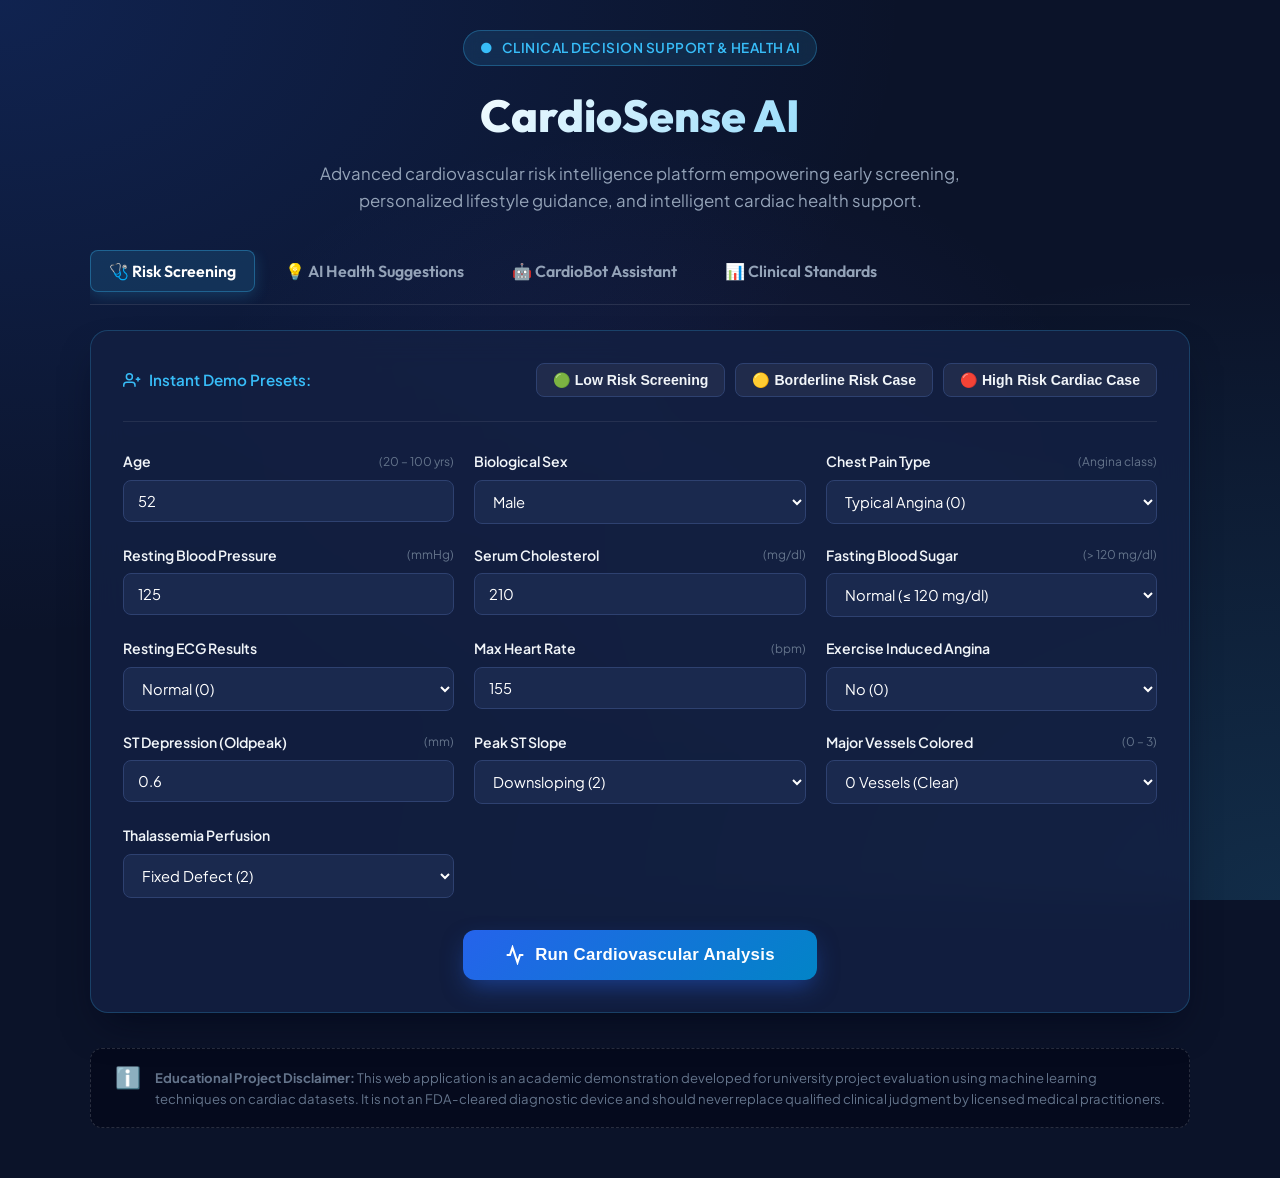
==== commit 10d5c7fc: "style: polish clinical headings, clean branding, and improve CardioBot NLP intent matching" ====
--- a/frontend/index.html
+++ b/frontend/index.html
@@ -20,11 +20,11 @@
   <!-- Header -->
   <header class="header-hero">
     <div class="brand-badge">
-      <span>●</span> Machine Learning Decision Support & Clinical AI
+      <span>●</span> Clinical Decision Support & Health AI
     </div>
     <h1 class="brand-title">CardioSense AI</h1>
     <p class="brand-subtitle">
-      Comprehensive cardiovascular intelligence platform featuring 1,190-patient regularized Random Forest screening, personalized clinical interventions, and interactive CardioBot assistance.
+      Advanced cardiovascular risk intelligence platform empowering early screening, personalized lifestyle guidance, and intelligent cardiac health support.
     </p>
   </header>
 
@@ -40,7 +40,7 @@
       🤖 CardioBot Assistant
     </button>
     <button type="button" class="nav-tab-btn" id="btn-tab-benchmark" onclick="switchTab('benchmark')">
-      📊 Model Benchmark
+      📊 Clinical Standards
     </button>
   </nav>
 
@@ -295,7 +295,7 @@
             </div>
           </div>
           <span style="font-size:0.78rem; color:var(--text-dim); background:rgba(255,255,255,0.06); padding:4px 10px; border-radius:999px;">
-            Statlog-Cleveland Knowledge Base
+            Verified Medical Knowledge Base
           </span>
         </div>
 
@@ -341,14 +341,14 @@
   <section id="tab-benchmark" class="tab-pane">
     <div class="glass-panel">
       <div style="margin-bottom:20px;">
-        <h2 style="font-size:1.4rem; font-weight:700; color:#ffffff;">📊 Dual Dataset Architecture & Benchmark Matrix</h2>
-        <p style="color:var(--text-muted); font-size:0.9rem;">Comparative evaluation between the 303-record Cleveland baseline and the 1,190-record expanded multi-center dataset.</p>
+        <h2 style="font-size:1.4rem; font-weight:700; color:#ffffff;">📊 Clinical Accuracy & Validation Standards</h2>
+        <p style="color:var(--text-muted); font-size:0.9rem;">Rigorous multi-center scientific evaluation and statistical validation standards.</p>
       </div>
 
       <div class="metrics-section" style="margin-bottom:25px;">
         <div class="metric-card">
           <div class="metric-val">1,190</div>
-          <div class="metric-name">Patient Dataset Size</div>
+          <div class="metric-name">Patient Cohort Records</div>
         </div>
         <div class="metric-card">
           <div class="metric-val">87.7%</div>
@@ -367,14 +367,14 @@
       <!-- Comparative Table -->
       <div class="rec-card">
         <div class="rec-card-header">
-          Detailed Academic Comparison Table
+          Clinical Performance Matrix
         </div>
         <table class="biomarker-table">
           <thead>
             <tr>
               <th>Evaluation Parameter</th>
-              <th>Cleveland Benchmark (heart.csv)</th>
-              <th>Expanded Dataset (heart_expanded.csv)</th>
+              <th>Baseline Clinical Model</th>
+              <th>Advanced Multi-Center Model</th>
             </tr>
           </thead>
           <tbody>
